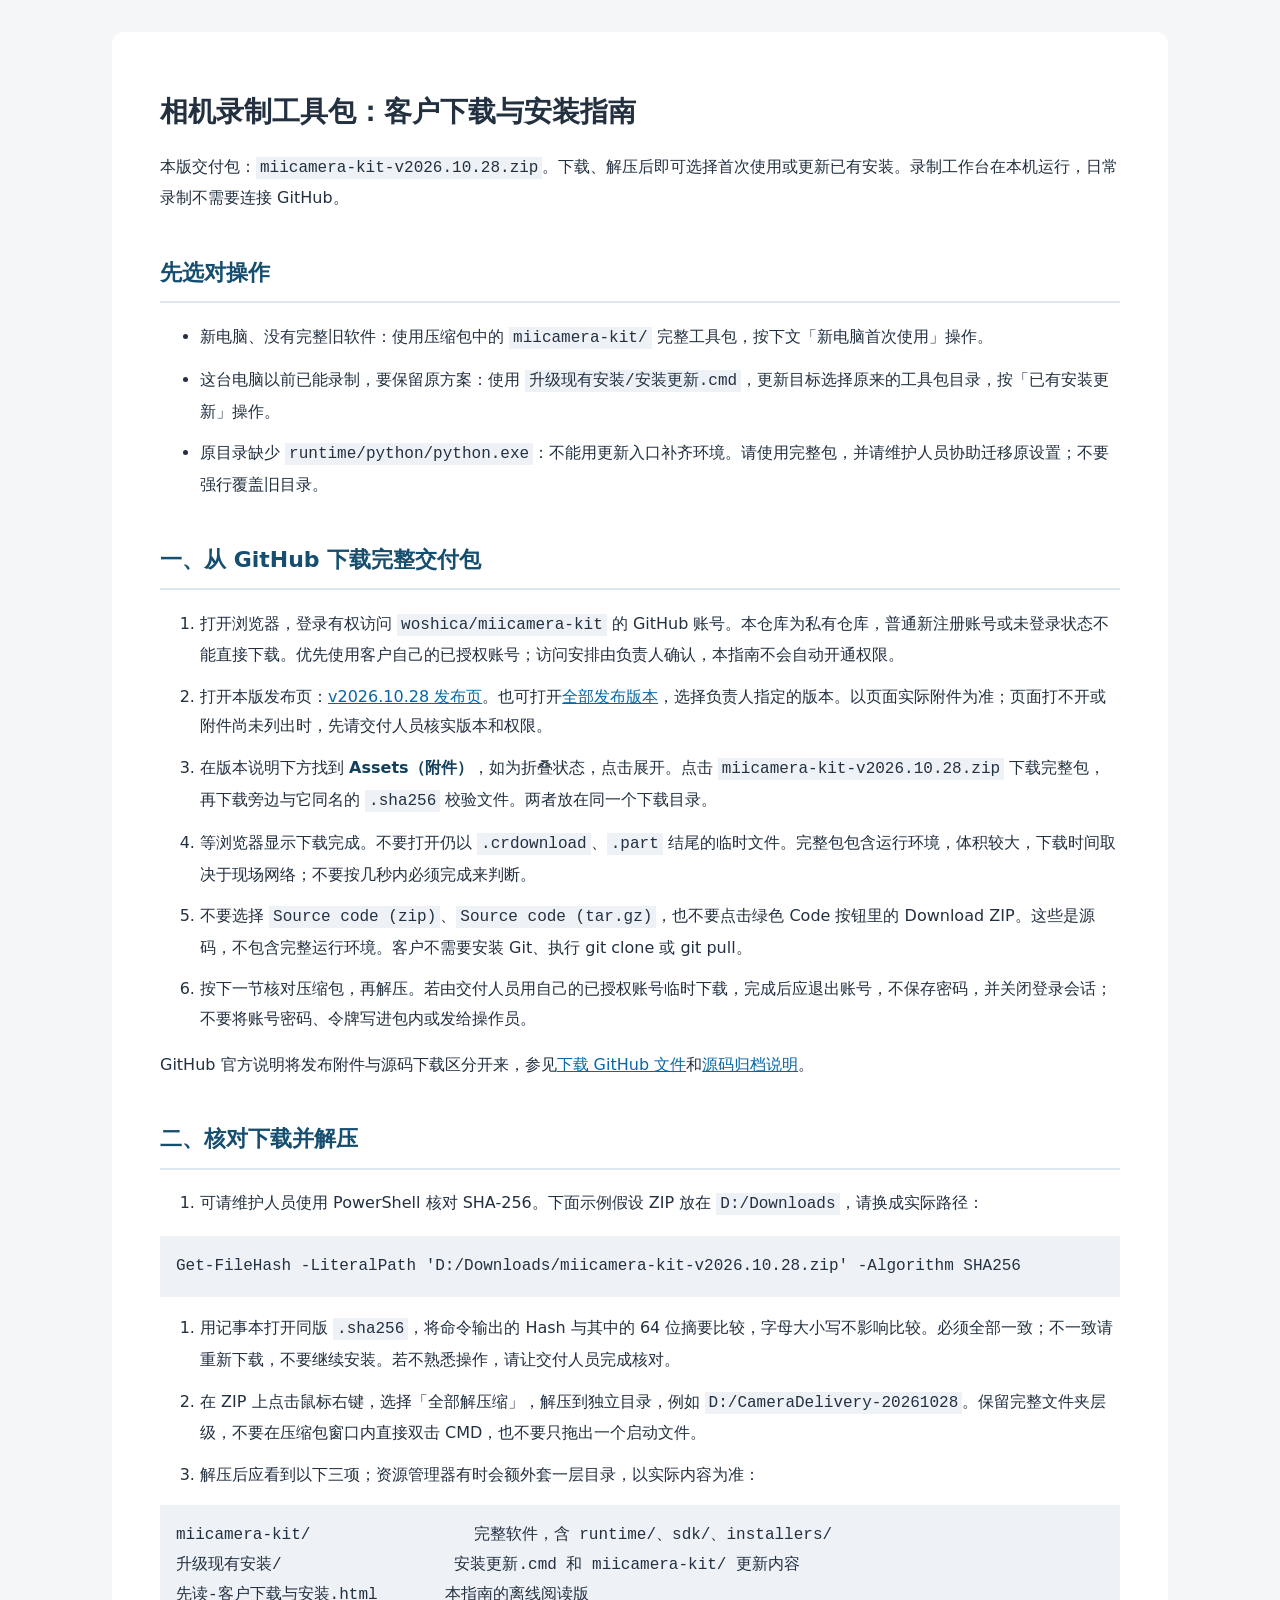
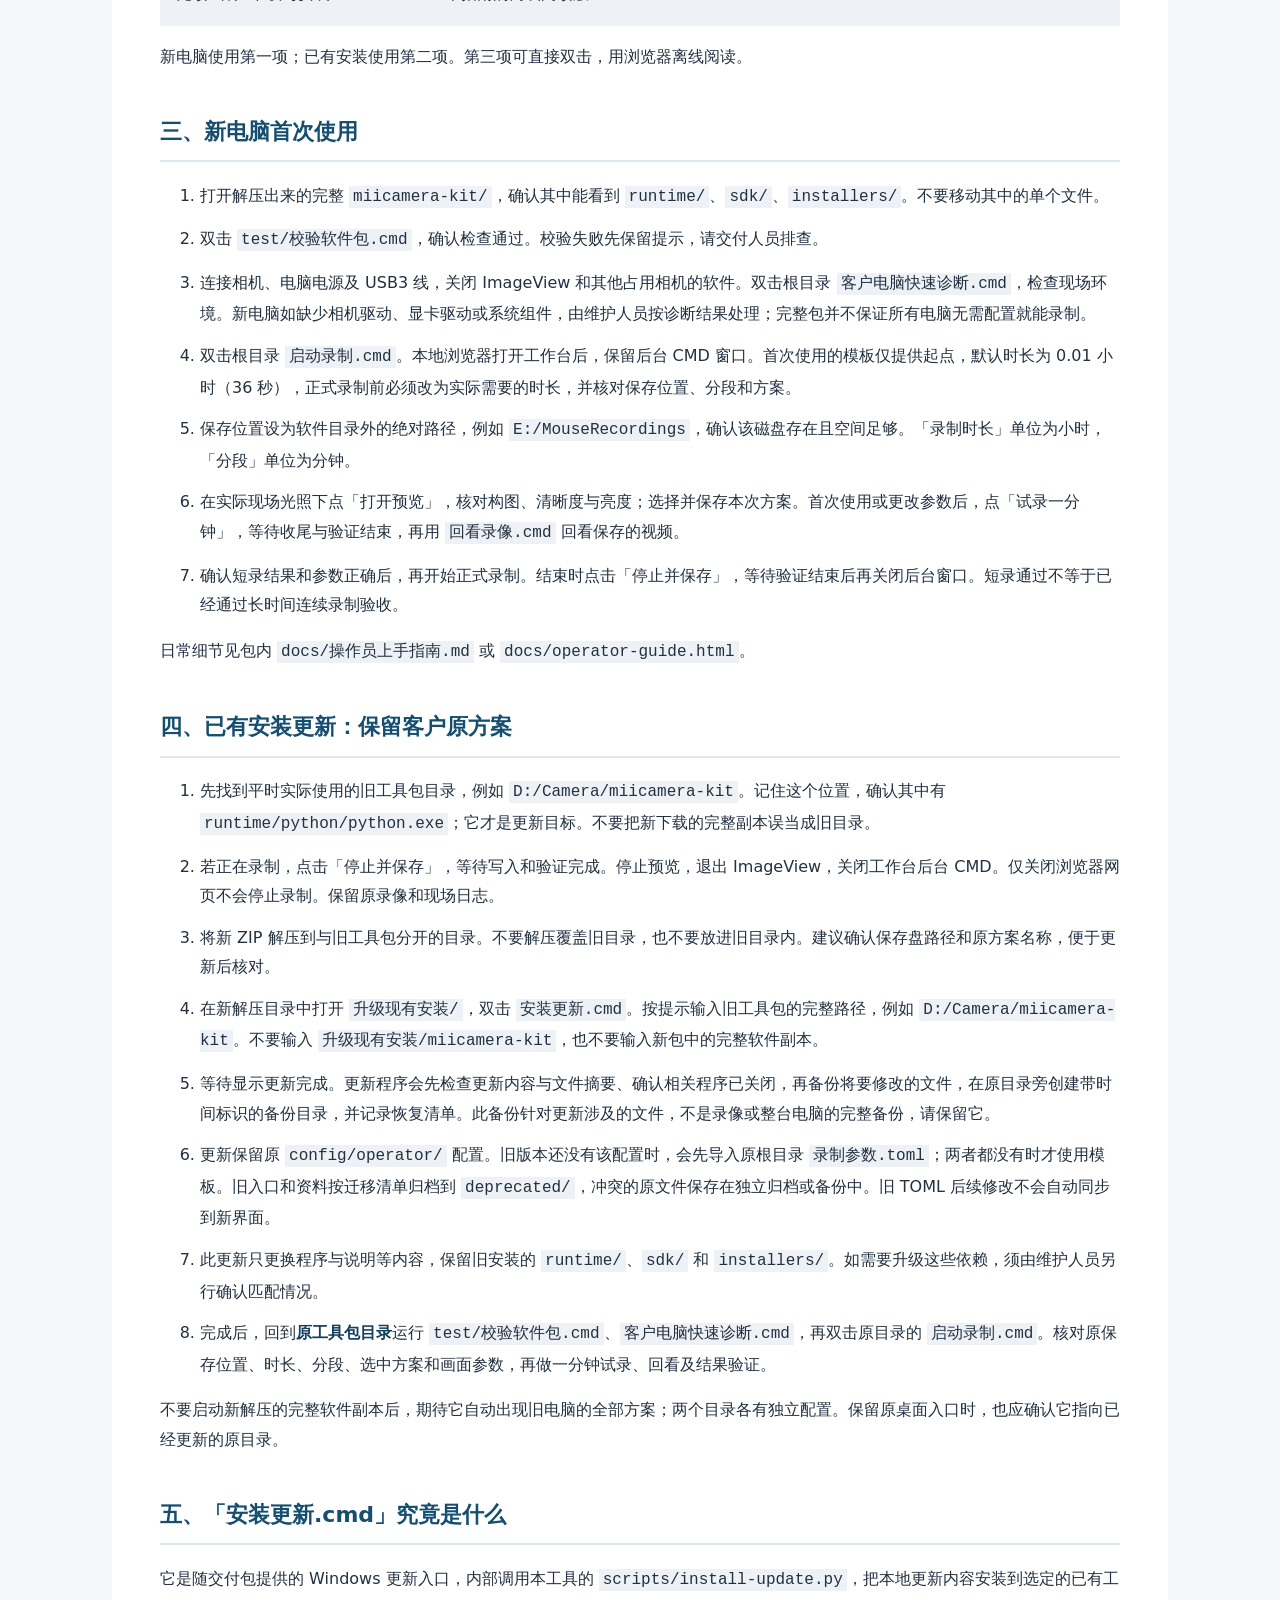
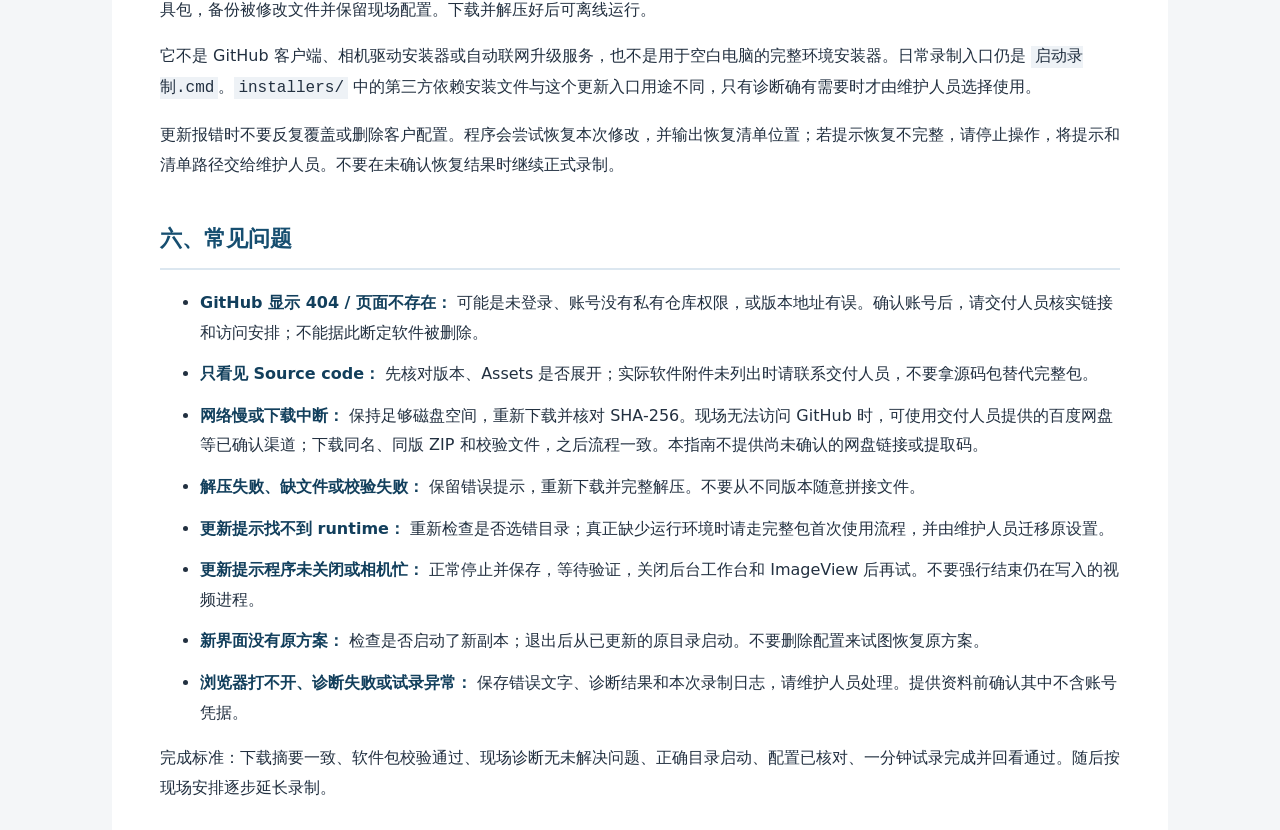
==== docs/customer-download-guide.html @ 9833ff9d "Ship browser recording workbench and consolidated customer delivery" ====
<!doctype html>
<html lang="zh-CN"><head><meta charset="utf-8"><meta name="viewport" content="width=device-width,initial-scale=1"><title>相机录制工具包：客户下载与安装指南</title><style>body{font-family:system-ui,"Microsoft YaHei",sans-serif;color:#223040;background:#f4f6f8;line-height:1.85;margin:0}main{max-width:960px;margin:32px auto;background:white;padding:40px 48px;border-radius:12px}h1{font-size:28px;line-height:1.5}h2{margin-top:40px;padding-bottom:8px;border-bottom:2px solid #dce7f0;font-size:22px;color:#164e70}li{margin:12px 0}a{color:#0867a3}code{font-family:Consolas,"Microsoft YaHei",monospace;background:#eef2f6;padding:2px 4px;overflow-wrap:anywhere}pre{background:#eef2f6;padding:16px;white-space:pre-wrap;overflow-wrap:anywhere}pre code{padding:0}strong{color:#123f5c}@media(max-width:650px){main{margin:0;padding:22px 18px;border-radius:0}h1{font-size:24px}}@media print{body{background:white}main{margin:0;padding:0;max-width:none}h2{break-after:avoid}pre,li{break-inside:avoid}a{color:inherit}}</style></head><body><main><h1>相机录制工具包：客户下载与安装指南</h1>
<p>本版交付包：<code>miicamera-kit-v2026.10.28.zip</code>。下载、解压后即可选择首次使用或更新已有安装。录制工作台在本机运行，日常录制不需要连接 GitHub。</p>
<h2>先选对操作</h2>
<ul>
<li>新电脑、没有完整旧软件：使用压缩包中的 <code>miicamera-kit/</code> 完整工具包，按下文「新电脑首次使用」操作。</li>
<li>这台电脑以前已能录制，要保留原方案：使用 <code>升级现有安装/安装更新.cmd</code>，更新目标选择原来的工具包目录，按「已有安装更新」操作。</li>
<li>原目录缺少 <code>runtime/python/python.exe</code>：不能用更新入口补齐环境。请使用完整包，并请维护人员协助迁移原设置；不要强行覆盖旧目录。</li>
</ul>
<h2>一、从 GitHub 下载完整交付包</h2>
<ol>
<li>打开浏览器，登录有权访问 <code>woshica/miicamera-kit</code> 的 GitHub 账号。本仓库为私有仓库，普通新注册账号或未登录状态不能直接下载。优先使用客户自己的已授权账号；访问安排由负责人确认，本指南不会自动开通权限。</li>
<li>打开本版发布页：<a href="https://github.com/woshica/miicamera-kit/releases/tag/v2026.10.28">v2026.10.28 发布页</a>。也可打开<a href="https://github.com/woshica/miicamera-kit/releases">全部发布版本</a>，选择负责人指定的版本。以页面实际附件为准；页面打不开或附件尚未列出时，先请交付人员核实版本和权限。</li>
<li>在版本说明下方找到 <strong>Assets（附件）</strong>，如为折叠状态，点击展开。点击 <code>miicamera-kit-v2026.10.28.zip</code> 下载完整包，再下载旁边与它同名的 <code>.sha256</code> 校验文件。两者放在同一个下载目录。</li>
<li>等浏览器显示下载完成。不要打开仍以 <code>.crdownload</code>、<code>.part</code> 结尾的临时文件。完整包包含运行环境，体积较大，下载时间取决于现场网络；不要按几秒内必须完成来判断。</li>
<li>不要选择 <code>Source code (zip)</code>、<code>Source code (tar.gz)</code>，也不要点击绿色 Code 按钮里的 Download ZIP。这些是源码，不包含完整运行环境。客户不需要安装 Git、执行 git clone 或 git pull。</li>
<li>按下一节核对压缩包，再解压。若由交付人员用自己的已授权账号临时下载，完成后应退出账号，不保存密码，并关闭登录会话；不要将账号密码、令牌写进包内或发给操作员。</li>
</ol>
<p>GitHub 官方说明将发布附件与源码下载区分开来，参见<a href="https://docs.github.com/en/repositories/working-with-files/using-files/downloading-files-from-github">下载 GitHub 文件</a>和<a href="https://docs.github.com/en/repositories/working-with-files/using-files/downloading-source-code-archives">源码归档说明</a>。</p>
<h2>二、核对下载并解压</h2>
<ol>
<li>可请维护人员使用 PowerShell 核对 SHA-256。下面示例假设 ZIP 放在 <code>D:/Downloads</code>，请换成实际路径：</li>
</ol>
<pre><code>Get-FileHash -LiteralPath &#x27;D:/Downloads/miicamera-kit-v2026.10.28.zip&#x27; -Algorithm SHA256</code></pre>
<ol>
<li>用记事本打开同版 <code>.sha256</code>，将命令输出的 Hash 与其中的 64 位摘要比较，字母大小写不影响比较。必须全部一致；不一致请重新下载，不要继续安装。若不熟悉操作，请让交付人员完成核对。</li>
<li>在 ZIP 上点击鼠标右键，选择「全部解压缩」，解压到独立目录，例如 <code>D:/CameraDelivery-20261028</code>。保留完整文件夹层级，不要在压缩包窗口内直接双击 CMD，也不要只拖出一个启动文件。</li>
<li>解压后应看到以下三项；资源管理器有时会额外套一层目录，以实际内容为准：</li>
</ol>
<pre><code>miicamera-kit/                 完整软件，含 runtime/、sdk/、installers/
升级现有安装/                  安装更新.cmd 和 miicamera-kit/ 更新内容
先读-客户下载与安装.html       本指南的离线阅读版</code></pre>
<p>新电脑使用第一项；已有安装使用第二项。第三项可直接双击，用浏览器离线阅读。</p>
<h2>三、新电脑首次使用</h2>
<ol>
<li>打开解压出来的完整 <code>miicamera-kit/</code>，确认其中能看到 <code>runtime/</code>、<code>sdk/</code>、<code>installers/</code>。不要移动其中的单个文件。</li>
<li>双击 <code>test/校验软件包.cmd</code>，确认检查通过。校验失败先保留提示，请交付人员排查。</li>
<li>连接相机、电脑电源及 USB3 线，关闭 ImageView 和其他占用相机的软件。双击根目录 <code>客户电脑快速诊断.cmd</code>，检查现场环境。新电脑如缺少相机驱动、显卡驱动或系统组件，由维护人员按诊断结果处理；完整包并不保证所有电脑无需配置就能录制。</li>
<li>双击根目录 <code>启动录制.cmd</code>。本地浏览器打开工作台后，保留后台 CMD 窗口。首次使用的模板仅提供起点，默认时长为 0.01 小时（36 秒），正式录制前必须改为实际需要的时长，并核对保存位置、分段和方案。</li>
<li>保存位置设为软件目录外的绝对路径，例如 <code>E:/MouseRecordings</code>，确认该磁盘存在且空间足够。「录制时长」单位为小时，「分段」单位为分钟。</li>
<li>在实际现场光照下点「打开预览」，核对构图、清晰度与亮度；选择并保存本次方案。首次使用或更改参数后，点「试录一分钟」，等待收尾与验证结束，再用 <code>回看录像.cmd</code> 回看保存的视频。</li>
<li>确认短录结果和参数正确后，再开始正式录制。结束时点击「停止并保存」，等待验证结束后再关闭后台窗口。短录通过不等于已经通过长时间连续录制验收。</li>
</ol>
<p>日常细节见包内 <code>docs/操作员上手指南.md</code> 或 <code>docs/operator-guide.html</code>。</p>
<h2>四、已有安装更新：保留客户原方案</h2>
<ol>
<li>先找到平时实际使用的旧工具包目录，例如 <code>D:/Camera/miicamera-kit</code>。记住这个位置，确认其中有 <code>runtime/python/python.exe</code>；它才是更新目标。不要把新下载的完整副本误当成旧目录。</li>
<li>若正在录制，点击「停止并保存」，等待写入和验证完成。停止预览，退出 ImageView，关闭工作台后台 CMD。仅关闭浏览器网页不会停止录制。保留原录像和现场日志。</li>
<li>将新 ZIP 解压到与旧工具包分开的目录。不要解压覆盖旧目录，也不要放进旧目录内。建议确认保存盘路径和原方案名称，便于更新后核对。</li>
<li>在新解压目录中打开 <code>升级现有安装/</code>，双击 <code>安装更新.cmd</code>。按提示输入旧工具包的完整路径，例如 <code>D:/Camera/miicamera-kit</code>。不要输入 <code>升级现有安装/miicamera-kit</code>，也不要输入新包中的完整软件副本。</li>
<li>等待显示更新完成。更新程序会先检查更新内容与文件摘要、确认相关程序已关闭，再备份将要修改的文件，在原目录旁创建带时间标识的备份目录，并记录恢复清单。此备份针对更新涉及的文件，不是录像或整台电脑的完整备份，请保留它。</li>
<li>更新保留原 <code>config/operator/</code> 配置。旧版本还没有该配置时，会先导入原根目录 <code>录制参数.toml</code>；两者都没有时才使用模板。旧入口和资料按迁移清单归档到 <code>deprecated/</code>，冲突的原文件保存在独立归档或备份中。旧 TOML 后续修改不会自动同步到新界面。</li>
<li>此更新只更换程序与说明等内容，保留旧安装的 <code>runtime/</code>、<code>sdk/</code> 和 <code>installers/</code>。如需要升级这些依赖，须由维护人员另行确认匹配情况。</li>
<li>完成后，回到<strong>原工具包目录</strong>运行 <code>test/校验软件包.cmd</code>、<code>客户电脑快速诊断.cmd</code>，再双击原目录的 <code>启动录制.cmd</code>。核对原保存位置、时长、分段、选中方案和画面参数，再做一分钟试录、回看及结果验证。</li>
</ol>
<p>不要启动新解压的完整软件副本后，期待它自动出现旧电脑的全部方案；两个目录各有独立配置。保留原桌面入口时，也应确认它指向已经更新的原目录。</p>
<h2>五、「安装更新.cmd」究竟是什么</h2>
<p>它是随交付包提供的 Windows 更新入口，内部调用本工具的 <code>scripts/install-update.py</code>，把本地更新内容安装到选定的已有工具包，备份被修改文件并保留现场配置。下载并解压好后可离线运行。</p>
<p>它不是 GitHub 客户端、相机驱动安装器或自动联网升级服务，也不是用于空白电脑的完整环境安装器。日常录制入口仍是 <code>启动录制.cmd</code>。<code>installers/</code> 中的第三方依赖安装文件与这个更新入口用途不同，只有诊断确有需要时才由维护人员选择使用。</p>
<p>更新报错时不要反复覆盖或删除客户配置。程序会尝试恢复本次修改，并输出恢复清单位置；若提示恢复不完整，请停止操作，将提示和清单路径交给维护人员。不要在未确认恢复结果时继续正式录制。</p>
<h2>六、常见问题</h2>
<ul>
<li><strong>GitHub 显示 404 / 页面不存在：</strong> 可能是未登录、账号没有私有仓库权限，或版本地址有误。确认账号后，请交付人员核实链接和访问安排；不能据此断定软件被删除。</li>
<li><strong>只看见 Source code：</strong> 先核对版本、Assets 是否展开；实际软件附件未列出时请联系交付人员，不要拿源码包替代完整包。</li>
<li><strong>网络慢或下载中断：</strong> 保持足够磁盘空间，重新下载并核对 SHA-256。现场无法访问 GitHub 时，可使用交付人员提供的百度网盘等已确认渠道；下载同名、同版 ZIP 和校验文件，之后流程一致。本指南不提供尚未确认的网盘链接或提取码。</li>
<li><strong>解压失败、缺文件或校验失败：</strong> 保留错误提示，重新下载并完整解压。不要从不同版本随意拼接文件。</li>
<li><strong>更新提示找不到 runtime：</strong> 重新检查是否选错目录；真正缺少运行环境时请走完整包首次使用流程，并由维护人员迁移原设置。</li>
<li><strong>更新提示程序未关闭或相机忙：</strong> 正常停止并保存，等待验证，关闭后台工作台和 ImageView 后再试。不要强行结束仍在写入的视频进程。</li>
<li><strong>新界面没有原方案：</strong> 检查是否启动了新副本；退出后从已更新的原目录启动。不要删除配置来试图恢复原方案。</li>
<li><strong>浏览器打不开、诊断失败或试录异常：</strong> 保存错误文字、诊断结果和本次录制日志，请维护人员处理。提供资料前确认其中不含账号凭据。</li>
</ul>
<p>完成标准：下载摘要一致、软件包校验通过、现场诊断无未解决问题、正确目录启动、配置已核对、一分钟试录完成并回看通过。随后按现场安排逐步延长录制。</p></main></body></html>
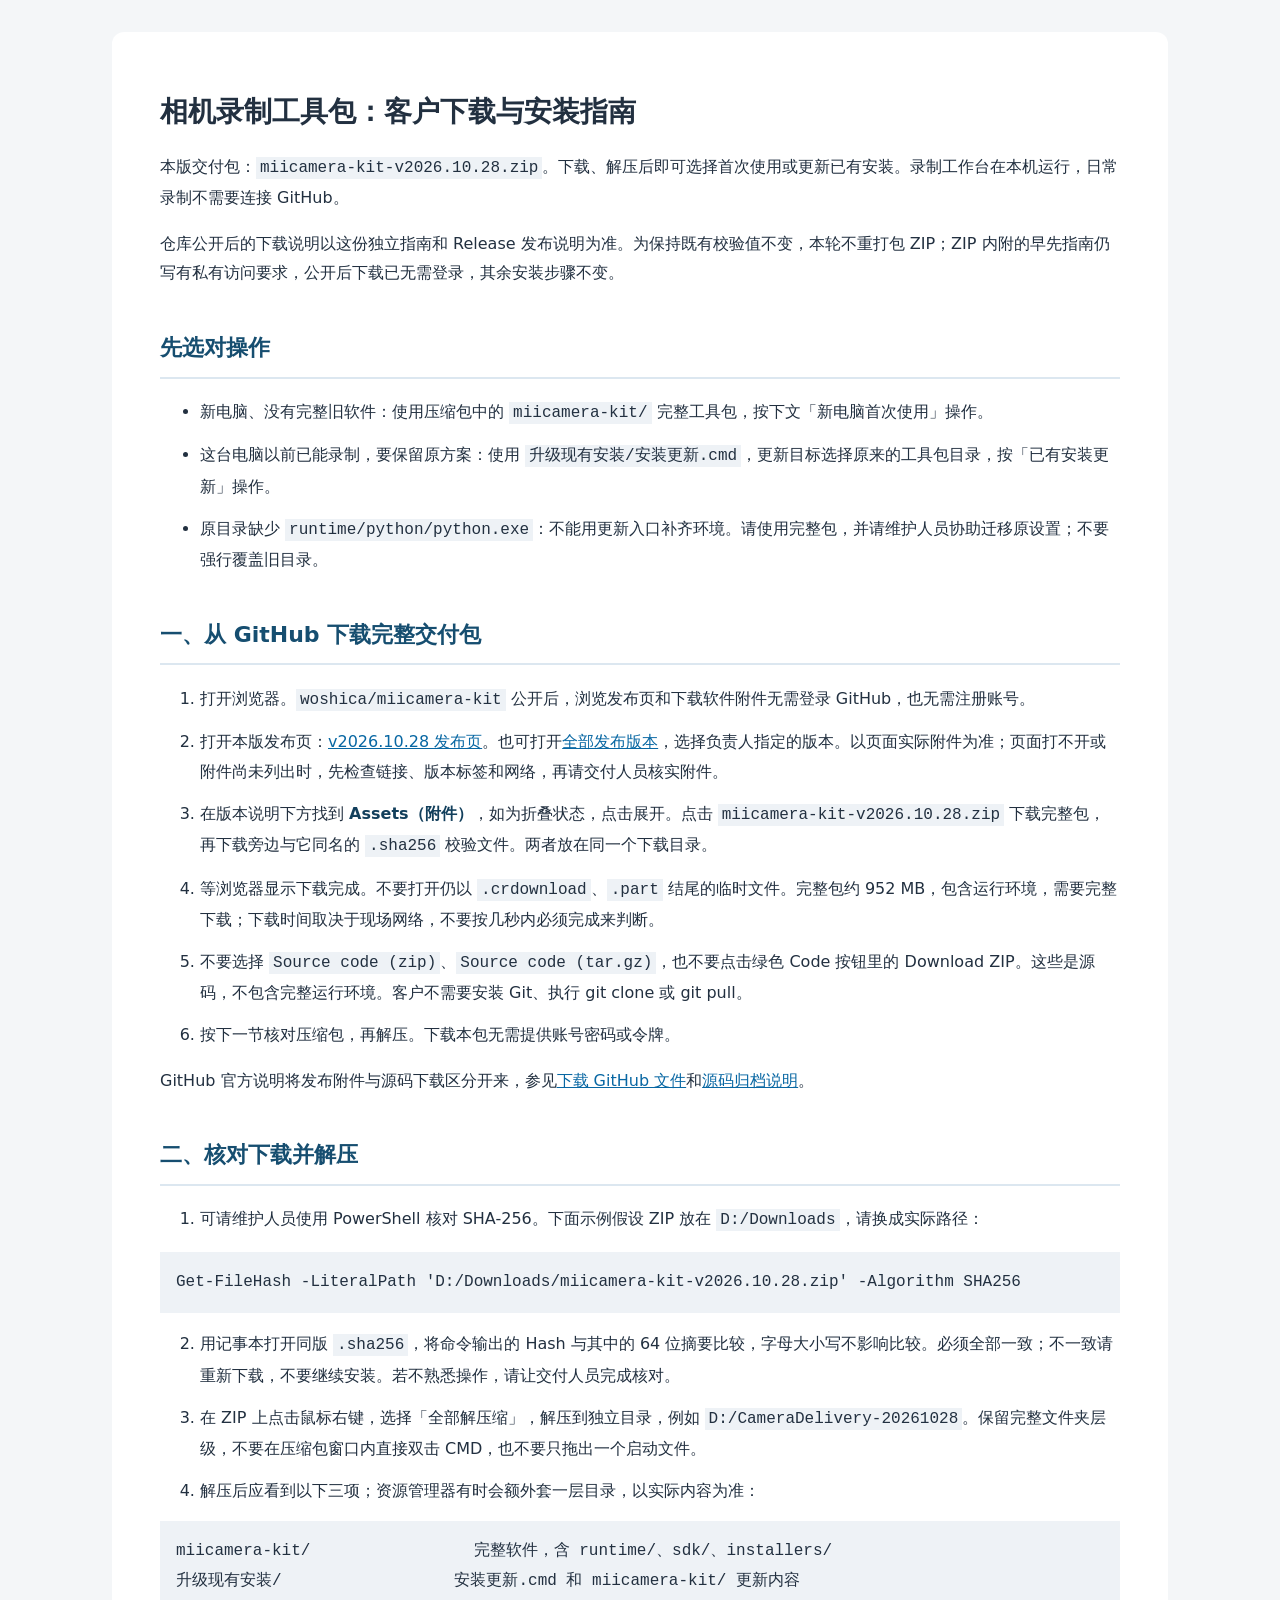
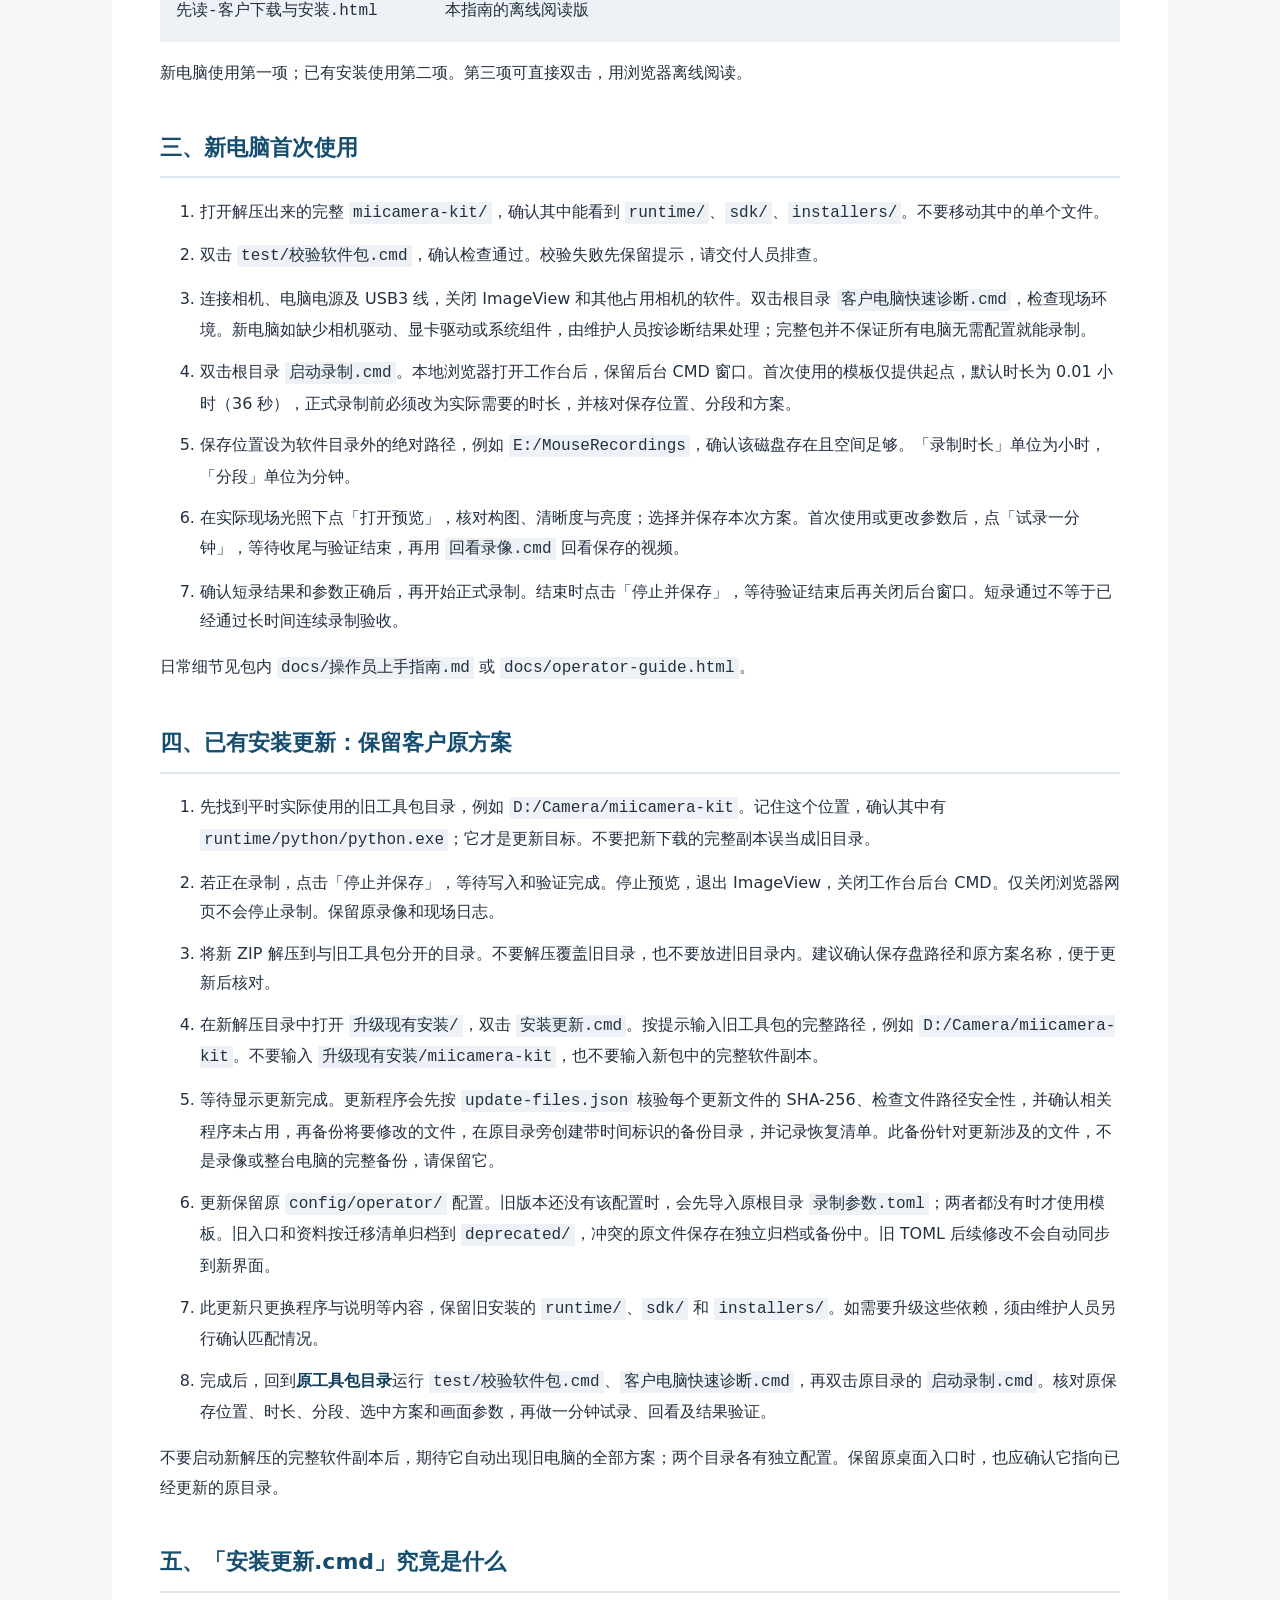
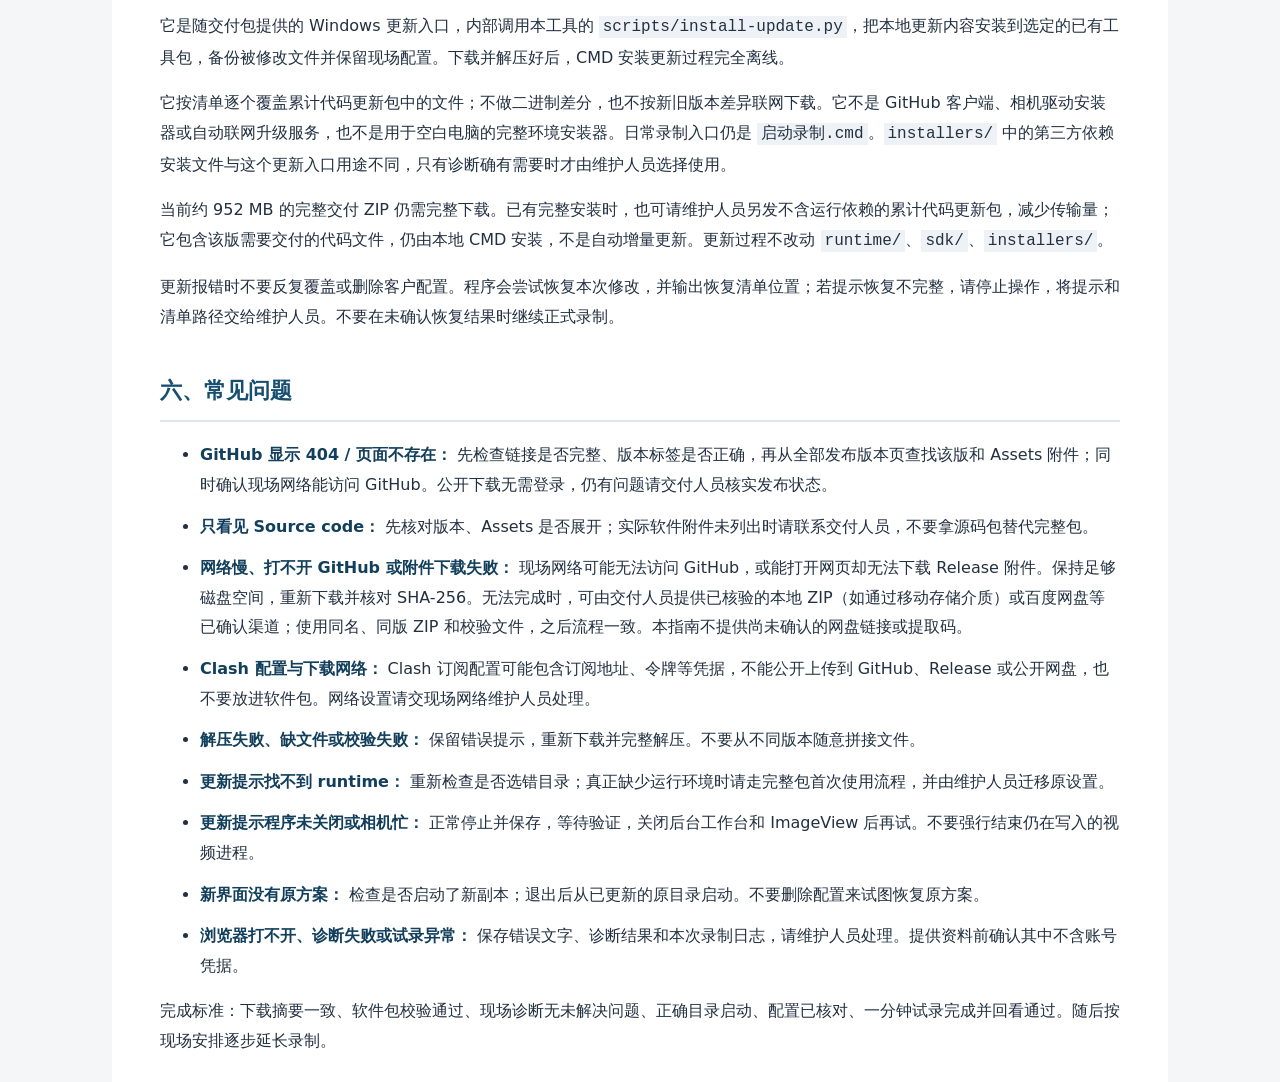
==== commit 403e29cf: "Clarify public downloads and offline cumulative updates" ====
--- a/docs/customer-download-guide.html
+++ b/docs/customer-download-guide.html
@@ -1,6 +1,7 @@
 <!doctype html>
 <html lang="zh-CN"><head><meta charset="utf-8"><meta name="viewport" content="width=device-width,initial-scale=1"><title>相机录制工具包：客户下载与安装指南</title><style>body{font-family:system-ui,"Microsoft YaHei",sans-serif;color:#223040;background:#f4f6f8;line-height:1.85;margin:0}main{max-width:960px;margin:32px auto;background:white;padding:40px 48px;border-radius:12px}h1{font-size:28px;line-height:1.5}h2{margin-top:40px;padding-bottom:8px;border-bottom:2px solid #dce7f0;font-size:22px;color:#164e70}li{margin:12px 0}a{color:#0867a3}code{font-family:Consolas,"Microsoft YaHei",monospace;background:#eef2f6;padding:2px 4px;overflow-wrap:anywhere}pre{background:#eef2f6;padding:16px;white-space:pre-wrap;overflow-wrap:anywhere}pre code{padding:0}strong{color:#123f5c}@media(max-width:650px){main{margin:0;padding:22px 18px;border-radius:0}h1{font-size:24px}}@media print{body{background:white}main{margin:0;padding:0;max-width:none}h2{break-after:avoid}pre,li{break-inside:avoid}a{color:inherit}}</style></head><body><main><h1>相机录制工具包：客户下载与安装指南</h1>
 <p>本版交付包：<code>miicamera-kit-v2026.10.28.zip</code>。下载、解压后即可选择首次使用或更新已有安装。录制工作台在本机运行，日常录制不需要连接 GitHub。</p>
+<p>仓库公开后的下载说明以这份独立指南和 Release 发布说明为准。为保持既有校验值不变，本轮不重打包 ZIP；ZIP 内附的早先指南仍写有私有访问要求，公开后下载已无需登录，其余安装步骤不变。</p>
 <h2>先选对操作</h2>
 <ul>
 <li>新电脑、没有完整旧软件：使用压缩包中的 <code>miicamera-kit/</code> 完整工具包，按下文「新电脑首次使用」操作。</li>
@@ -8,21 +9,21 @@
 <li>原目录缺少 <code>runtime/python/python.exe</code>：不能用更新入口补齐环境。请使用完整包，并请维护人员协助迁移原设置；不要强行覆盖旧目录。</li>
 </ul>
 <h2>一、从 GitHub 下载完整交付包</h2>
-<ol>
-<li>打开浏览器，登录有权访问 <code>woshica/miicamera-kit</code> 的 GitHub 账号。本仓库为私有仓库，普通新注册账号或未登录状态不能直接下载。优先使用客户自己的已授权账号；访问安排由负责人确认，本指南不会自动开通权限。</li>
-<li>打开本版发布页：<a href="https://github.com/woshica/miicamera-kit/releases/tag/v2026.10.28">v2026.10.28 发布页</a>。也可打开<a href="https://github.com/woshica/miicamera-kit/releases">全部发布版本</a>，选择负责人指定的版本。以页面实际附件为准；页面打不开或附件尚未列出时，先请交付人员核实版本和权限。</li>
+<ol start="1">
+<li>打开浏览器。<code>woshica/miicamera-kit</code> 公开后，浏览发布页和下载软件附件无需登录 GitHub，也无需注册账号。</li>
+<li>打开本版发布页：<a href="https://github.com/woshica/miicamera-kit/releases/tag/v2026.10.28">v2026.10.28 发布页</a>。也可打开<a href="https://github.com/woshica/miicamera-kit/releases">全部发布版本</a>，选择负责人指定的版本。以页面实际附件为准；页面打不开或附件尚未列出时，先检查链接、版本标签和网络，再请交付人员核实附件。</li>
 <li>在版本说明下方找到 <strong>Assets（附件）</strong>，如为折叠状态，点击展开。点击 <code>miicamera-kit-v2026.10.28.zip</code> 下载完整包，再下载旁边与它同名的 <code>.sha256</code> 校验文件。两者放在同一个下载目录。</li>
-<li>等浏览器显示下载完成。不要打开仍以 <code>.crdownload</code>、<code>.part</code> 结尾的临时文件。完整包包含运行环境，体积较大，下载时间取决于现场网络；不要按几秒内必须完成来判断。</li>
+<li>等浏览器显示下载完成。不要打开仍以 <code>.crdownload</code>、<code>.part</code> 结尾的临时文件。完整包约 952 MB，包含运行环境，需要完整下载；下载时间取决于现场网络，不要按几秒内必须完成来判断。</li>
 <li>不要选择 <code>Source code (zip)</code>、<code>Source code (tar.gz)</code>，也不要点击绿色 Code 按钮里的 Download ZIP。这些是源码，不包含完整运行环境。客户不需要安装 Git、执行 git clone 或 git pull。</li>
-<li>按下一节核对压缩包，再解压。若由交付人员用自己的已授权账号临时下载，完成后应退出账号，不保存密码，并关闭登录会话；不要将账号密码、令牌写进包内或发给操作员。</li>
+<li>按下一节核对压缩包，再解压。下载本包无需提供账号密码或令牌。</li>
 </ol>
 <p>GitHub 官方说明将发布附件与源码下载区分开来，参见<a href="https://docs.github.com/en/repositories/working-with-files/using-files/downloading-files-from-github">下载 GitHub 文件</a>和<a href="https://docs.github.com/en/repositories/working-with-files/using-files/downloading-source-code-archives">源码归档说明</a>。</p>
 <h2>二、核对下载并解压</h2>
-<ol>
+<ol start="1">
 <li>可请维护人员使用 PowerShell 核对 SHA-256。下面示例假设 ZIP 放在 <code>D:/Downloads</code>，请换成实际路径：</li>
 </ol>
 <pre><code>Get-FileHash -LiteralPath &#x27;D:/Downloads/miicamera-kit-v2026.10.28.zip&#x27; -Algorithm SHA256</code></pre>
-<ol>
+<ol start="2">
 <li>用记事本打开同版 <code>.sha256</code>，将命令输出的 Hash 与其中的 64 位摘要比较，字母大小写不影响比较。必须全部一致；不一致请重新下载，不要继续安装。若不熟悉操作，请让交付人员完成核对。</li>
 <li>在 ZIP 上点击鼠标右键，选择「全部解压缩」，解压到独立目录，例如 <code>D:/CameraDelivery-20261028</code>。保留完整文件夹层级，不要在压缩包窗口内直接双击 CMD，也不要只拖出一个启动文件。</li>
 <li>解压后应看到以下三项；资源管理器有时会额外套一层目录，以实际内容为准：</li>
@@ -32,7 +33,7 @@
 先读-客户下载与安装.html       本指南的离线阅读版</code></pre>
 <p>新电脑使用第一项；已有安装使用第二项。第三项可直接双击，用浏览器离线阅读。</p>
 <h2>三、新电脑首次使用</h2>
-<ol>
+<ol start="1">
 <li>打开解压出来的完整 <code>miicamera-kit/</code>，确认其中能看到 <code>runtime/</code>、<code>sdk/</code>、<code>installers/</code>。不要移动其中的单个文件。</li>
 <li>双击 <code>test/校验软件包.cmd</code>，确认检查通过。校验失败先保留提示，请交付人员排查。</li>
 <li>连接相机、电脑电源及 USB3 线，关闭 ImageView 和其他占用相机的软件。双击根目录 <code>客户电脑快速诊断.cmd</code>，检查现场环境。新电脑如缺少相机驱动、显卡驱动或系统组件，由维护人员按诊断结果处理；完整包并不保证所有电脑无需配置就能录制。</li>
@@ -43,26 +44,28 @@
 </ol>
 <p>日常细节见包内 <code>docs/操作员上手指南.md</code> 或 <code>docs/operator-guide.html</code>。</p>
 <h2>四、已有安装更新：保留客户原方案</h2>
-<ol>
+<ol start="1">
 <li>先找到平时实际使用的旧工具包目录，例如 <code>D:/Camera/miicamera-kit</code>。记住这个位置，确认其中有 <code>runtime/python/python.exe</code>；它才是更新目标。不要把新下载的完整副本误当成旧目录。</li>
 <li>若正在录制，点击「停止并保存」，等待写入和验证完成。停止预览，退出 ImageView，关闭工作台后台 CMD。仅关闭浏览器网页不会停止录制。保留原录像和现场日志。</li>
 <li>将新 ZIP 解压到与旧工具包分开的目录。不要解压覆盖旧目录，也不要放进旧目录内。建议确认保存盘路径和原方案名称，便于更新后核对。</li>
 <li>在新解压目录中打开 <code>升级现有安装/</code>，双击 <code>安装更新.cmd</code>。按提示输入旧工具包的完整路径，例如 <code>D:/Camera/miicamera-kit</code>。不要输入 <code>升级现有安装/miicamera-kit</code>，也不要输入新包中的完整软件副本。</li>
-<li>等待显示更新完成。更新程序会先检查更新内容与文件摘要、确认相关程序已关闭，再备份将要修改的文件，在原目录旁创建带时间标识的备份目录，并记录恢复清单。此备份针对更新涉及的文件，不是录像或整台电脑的完整备份，请保留它。</li>
+<li>等待显示更新完成。更新程序会先按 <code>update-files.json</code> 核验每个更新文件的 SHA-256、检查文件路径安全性，并确认相关程序未占用，再备份将要修改的文件，在原目录旁创建带时间标识的备份目录，并记录恢复清单。此备份针对更新涉及的文件，不是录像或整台电脑的完整备份，请保留它。</li>
 <li>更新保留原 <code>config/operator/</code> 配置。旧版本还没有该配置时，会先导入原根目录 <code>录制参数.toml</code>；两者都没有时才使用模板。旧入口和资料按迁移清单归档到 <code>deprecated/</code>，冲突的原文件保存在独立归档或备份中。旧 TOML 后续修改不会自动同步到新界面。</li>
 <li>此更新只更换程序与说明等内容，保留旧安装的 <code>runtime/</code>、<code>sdk/</code> 和 <code>installers/</code>。如需要升级这些依赖，须由维护人员另行确认匹配情况。</li>
 <li>完成后，回到<strong>原工具包目录</strong>运行 <code>test/校验软件包.cmd</code>、<code>客户电脑快速诊断.cmd</code>，再双击原目录的 <code>启动录制.cmd</code>。核对原保存位置、时长、分段、选中方案和画面参数，再做一分钟试录、回看及结果验证。</li>
 </ol>
 <p>不要启动新解压的完整软件副本后，期待它自动出现旧电脑的全部方案；两个目录各有独立配置。保留原桌面入口时，也应确认它指向已经更新的原目录。</p>
 <h2>五、「安装更新.cmd」究竟是什么</h2>
-<p>它是随交付包提供的 Windows 更新入口，内部调用本工具的 <code>scripts/install-update.py</code>，把本地更新内容安装到选定的已有工具包，备份被修改文件并保留现场配置。下载并解压好后可离线运行。</p>
-<p>它不是 GitHub 客户端、相机驱动安装器或自动联网升级服务，也不是用于空白电脑的完整环境安装器。日常录制入口仍是 <code>启动录制.cmd</code>。<code>installers/</code> 中的第三方依赖安装文件与这个更新入口用途不同，只有诊断确有需要时才由维护人员选择使用。</p>
+<p>它是随交付包提供的 Windows 更新入口，内部调用本工具的 <code>scripts/install-update.py</code>，把本地更新内容安装到选定的已有工具包，备份被修改文件并保留现场配置。下载并解压好后，CMD 安装更新过程完全离线。</p>
+<p>它按清单逐个覆盖累计代码更新包中的文件；不做二进制差分，也不按新旧版本差异联网下载。它不是 GitHub 客户端、相机驱动安装器或自动联网升级服务，也不是用于空白电脑的完整环境安装器。日常录制入口仍是 <code>启动录制.cmd</code>。<code>installers/</code> 中的第三方依赖安装文件与这个更新入口用途不同，只有诊断确有需要时才由维护人员选择使用。</p>
+<p>当前约 952 MB 的完整交付 ZIP 仍需完整下载。已有完整安装时，也可请维护人员另发不含运行依赖的累计代码更新包，减少传输量；它包含该版需要交付的代码文件，仍由本地 CMD 安装，不是自动增量更新。更新过程不改动 <code>runtime/</code>、<code>sdk/</code>、<code>installers/</code>。</p>
 <p>更新报错时不要反复覆盖或删除客户配置。程序会尝试恢复本次修改，并输出恢复清单位置；若提示恢复不完整，请停止操作，将提示和清单路径交给维护人员。不要在未确认恢复结果时继续正式录制。</p>
 <h2>六、常见问题</h2>
 <ul>
-<li><strong>GitHub 显示 404 / 页面不存在：</strong> 可能是未登录、账号没有私有仓库权限，或版本地址有误。确认账号后，请交付人员核实链接和访问安排；不能据此断定软件被删除。</li>
+<li><strong>GitHub 显示 404 / 页面不存在：</strong> 先检查链接是否完整、版本标签是否正确，再从全部发布版本页查找该版和 Assets 附件；同时确认现场网络能访问 GitHub。公开下载无需登录，仍有问题请交付人员核实发布状态。</li>
 <li><strong>只看见 Source code：</strong> 先核对版本、Assets 是否展开；实际软件附件未列出时请联系交付人员，不要拿源码包替代完整包。</li>
-<li><strong>网络慢或下载中断：</strong> 保持足够磁盘空间，重新下载并核对 SHA-256。现场无法访问 GitHub 时，可使用交付人员提供的百度网盘等已确认渠道；下载同名、同版 ZIP 和校验文件，之后流程一致。本指南不提供尚未确认的网盘链接或提取码。</li>
+<li><strong>网络慢、打不开 GitHub 或附件下载失败：</strong> 现场网络可能无法访问 GitHub，或能打开网页却无法下载 Release 附件。保持足够磁盘空间，重新下载并核对 SHA-256。无法完成时，可由交付人员提供已核验的本地 ZIP（如通过移动存储介质）或百度网盘等已确认渠道；使用同名、同版 ZIP 和校验文件，之后流程一致。本指南不提供尚未确认的网盘链接或提取码。</li>
+<li><strong>Clash 配置与下载网络：</strong> Clash 订阅配置可能包含订阅地址、令牌等凭据，不能公开上传到 GitHub、Release 或公开网盘，也不要放进软件包。网络设置请交现场网络维护人员处理。</li>
 <li><strong>解压失败、缺文件或校验失败：</strong> 保留错误提示，重新下载并完整解压。不要从不同版本随意拼接文件。</li>
 <li><strong>更新提示找不到 runtime：</strong> 重新检查是否选错目录；真正缺少运行环境时请走完整包首次使用流程，并由维护人员迁移原设置。</li>
 <li><strong>更新提示程序未关闭或相机忙：</strong> 正常停止并保存，等待验证，关闭后台工作台和 ImageView 后再试。不要强行结束仍在写入的视频进程。</li>
